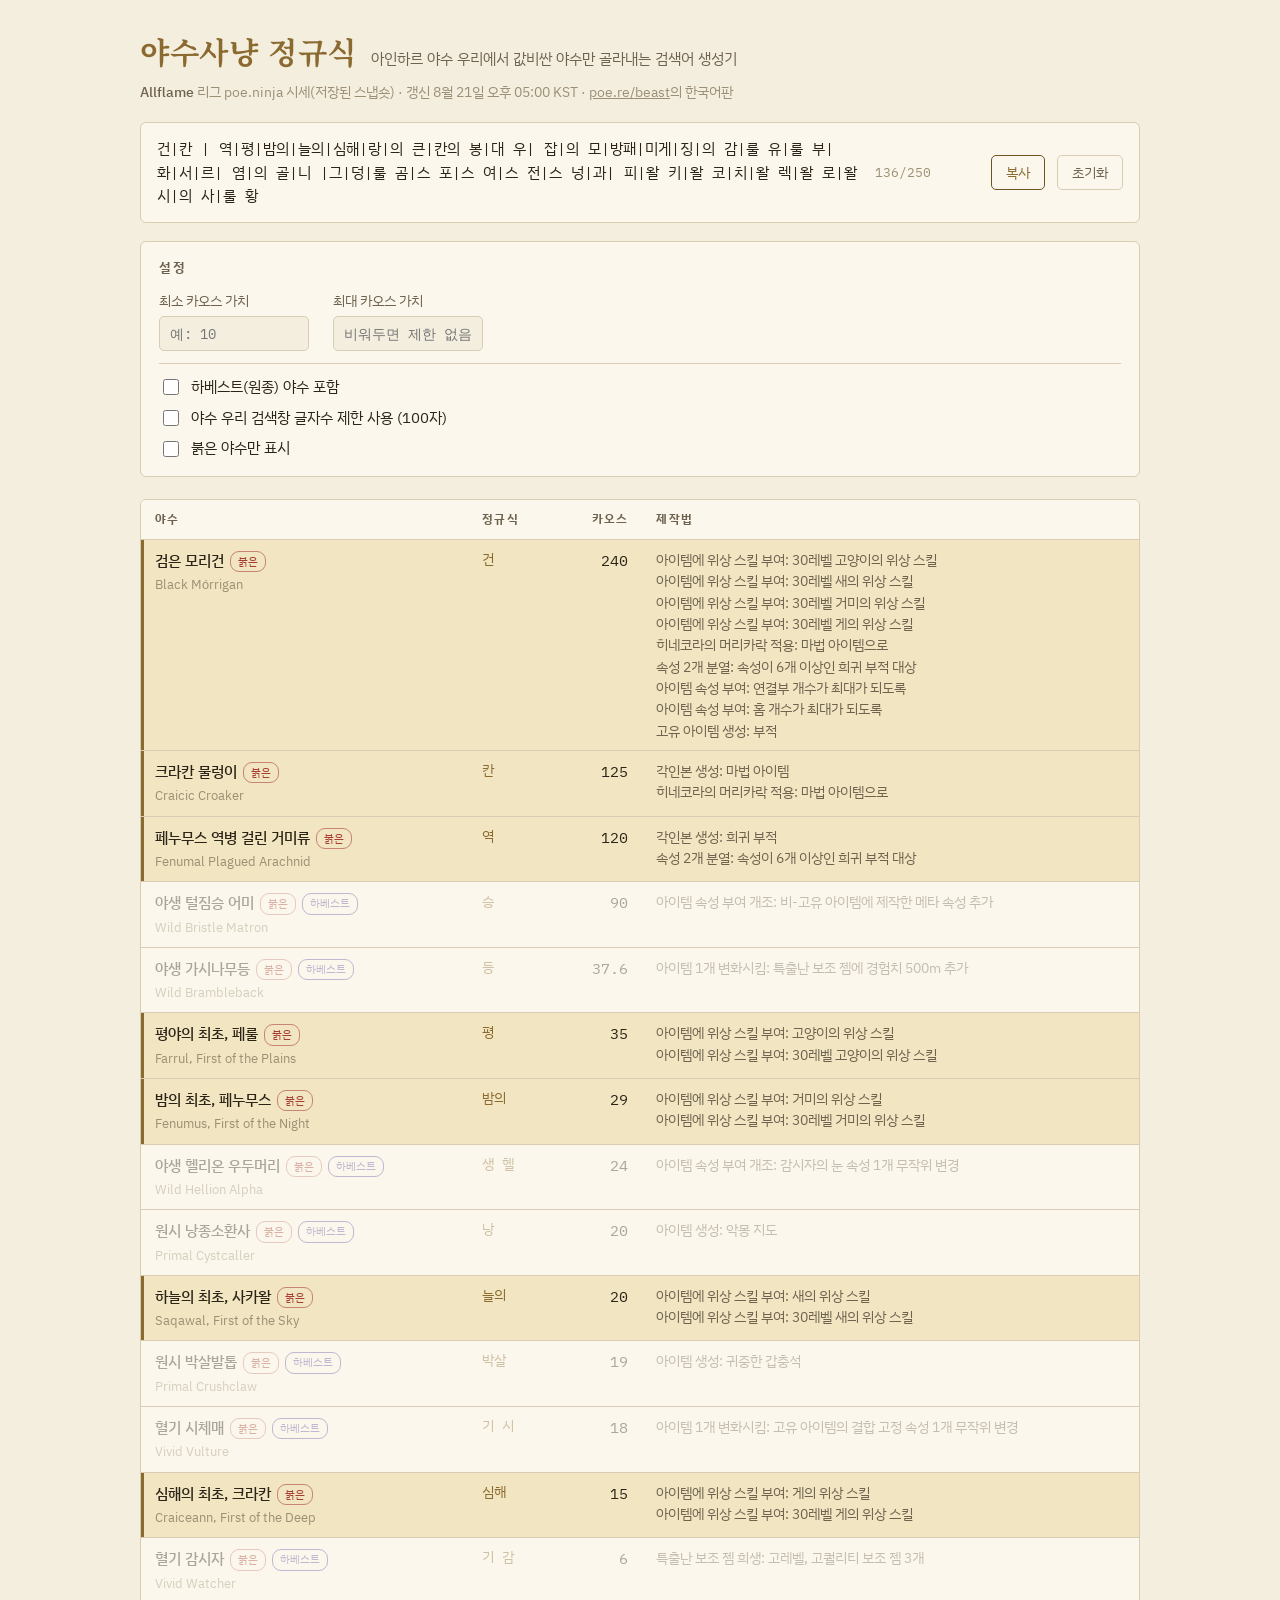
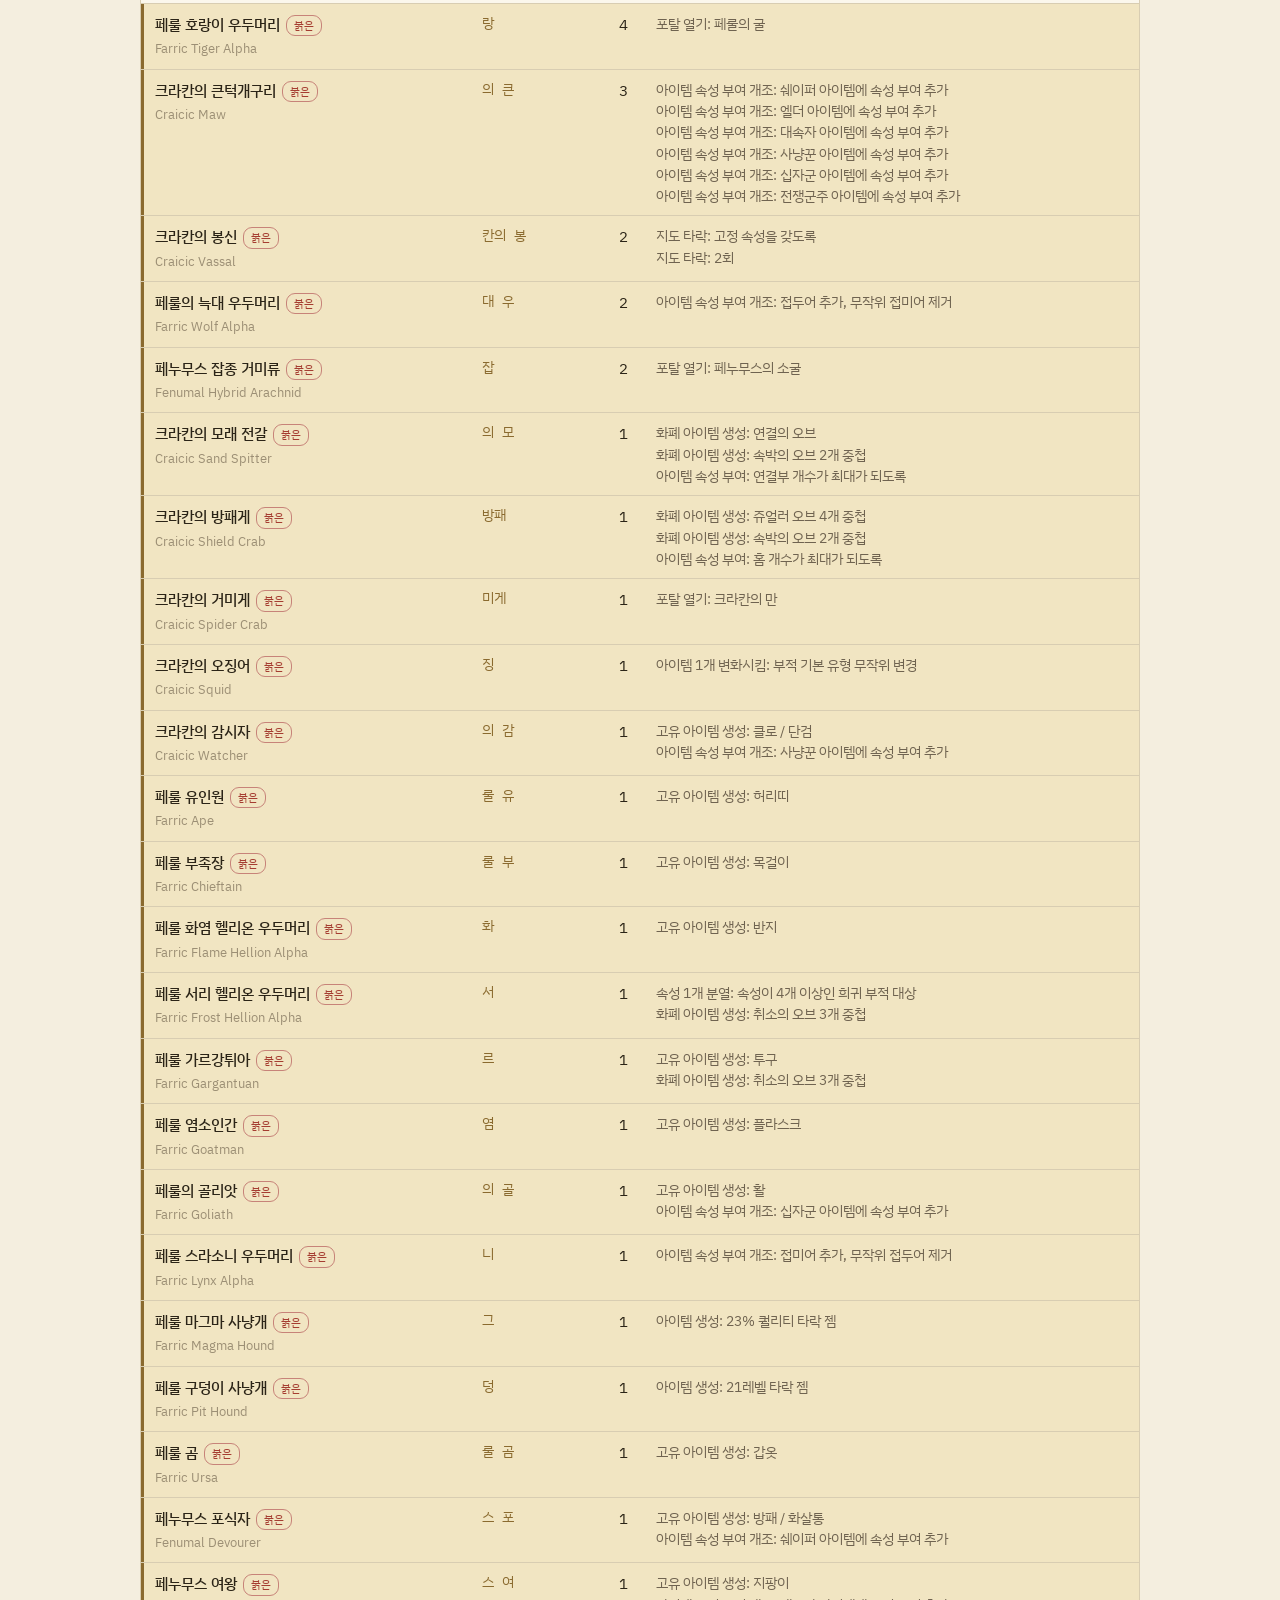
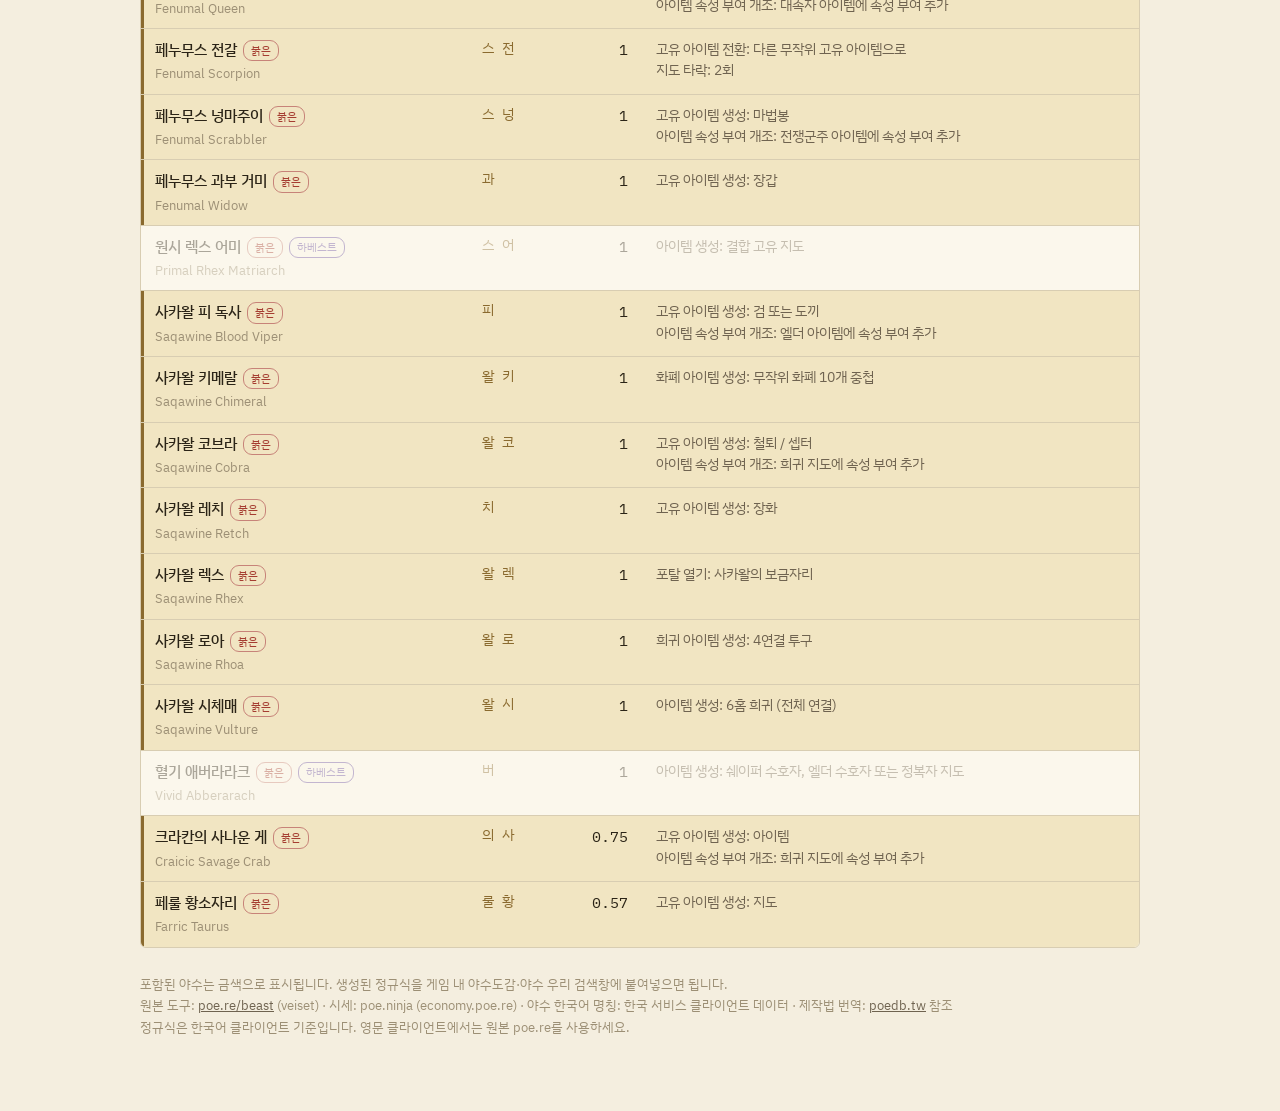
==== index.html @ 9d1f4277 "야수사냥 정규식: poe.re/beast 한국어판 (초기 커밋) Co-Authored-By: Claude Fable 5 <noreply@anthropic.com> Claude-Se" ====
<!doctype html>
<html lang="ko">
<head>
<meta charset="utf-8">
<meta name="viewport" content="width=device-width, initial-scale=1.0">
<title>야수사냥 정규식</title>
<link rel="preconnect" href="https://fonts.googleapis.com">
<link rel="preconnect" href="https://fonts.gstatic.com" crossorigin>
<link rel="stylesheet" href="https://fonts.googleapis.com/css2?family=Noto+Serif+KR:wght@600;700&family=IBM+Plex+Sans+KR:wght@400;500;700&family=IBM+Plex+Mono:wght@400;600&display=swap">
<style>
:root{
  --bg:#17140f; --surface:#211c15; --surface2:#2a241a; --line:#3a3226;
  --ink:#e8ddc4; --ink-dim:#a89a7c; --ink-faint:#6f6350;
  --gold:#d4b06a; --gold-deep:#a8873f;
  --crimson:#d4675a; --crimson-dim:#8a4038;
  --violet:#a98fd6; --green:#8fae6b;
  --hl:#2e2717; --hl-line:#57492a;
  --focus:#e0c079;
}
@media (prefers-color-scheme: light){
  :root:not([data-theme="dark"]){
    --bg:#f4eedf; --surface:#fbf7ec; --surface2:#efe7d3; --line:#d8cdb2;
    --ink:#2b2417; --ink-dim:#6f6350; --ink-faint:#9c8f75;
    --gold:#8a6a2f; --gold-deep:#6f541f;
    --crimson:#a53d31; --crimson-dim:#c78379;
    --violet:#6a4fa3; --green:#5c7a3a;
    --hl:#f1e5c2; --hl-line:#cdb271;
    --focus:#8a6a2f;
  }
}
:root[data-theme="light"]{
  --bg:#f4eedf; --surface:#fbf7ec; --surface2:#efe7d3; --line:#d8cdb2;
  --ink:#2b2417; --ink-dim:#6f6350; --ink-faint:#9c8f75;
  --gold:#8a6a2f; --gold-deep:#6f541f;
  --crimson:#a53d31; --crimson-dim:#c78379;
  --violet:#6a4fa3; --green:#5c7a3a;
  --hl:#f1e5c2; --hl-line:#cdb271;
  --focus:#8a6a2f;
}
*{box-sizing:border-box}
body{
  margin:0; background:var(--bg); color:var(--ink);
  font-family:"IBM Plex Sans KR","Apple SD Gothic Neo","Malgun Gothic",sans-serif;
  font-size:15px; line-height:1.55;
}
.wrap{max-width:1040px; margin:0 auto; padding:28px 20px 72px}
header.site{display:flex; align-items:baseline; gap:14px; flex-wrap:wrap; margin-bottom:6px}
h1{
  font-family:"Noto Serif KR",serif; font-weight:700; font-size:1.9rem; margin:0;
  color:var(--gold); letter-spacing:.02em; text-wrap:balance;
}
.sub{color:var(--ink-dim); font-size:.92rem}
.meta{color:var(--ink-faint); font-size:.85rem; margin:2px 0 20px}
.meta b{color:var(--ink-dim); font-weight:500}
.meta a{color:inherit}

.resultbox{
  background:var(--surface); border:1px solid var(--line); border-radius:6px;
  padding:14px 16px; display:flex; gap:12px; align-items:center; margin-bottom:18px;
}
.regex{
  flex:1; font-family:"IBM Plex Mono","IBM Plex Sans KR",monospace; font-size:.95rem;
  color:var(--ink); word-break:break-all; min-height:1.4em; user-select:all;
}
.regex:empty::before{content:"조건에 맞는 야수가 없습니다"; color:var(--ink-faint)}
.count{font-family:"IBM Plex Mono",monospace; font-size:.8rem; color:var(--ink-faint); white-space:nowrap; font-variant-numeric:tabular-nums}
.count.over{color:var(--crimson); font-weight:600}
button{
  font-family:inherit; font-size:.88rem; cursor:pointer; border-radius:5px;
  border:1px solid var(--gold-deep); background:transparent; color:var(--gold);
  padding:7px 14px; transition:background .15s,color .15s;
}
button:hover{background:var(--gold); color:var(--bg); border-color:var(--gold)}
button:focus-visible,input:focus-visible{outline:2px solid var(--focus); outline-offset:2px}
button.ghost{border-color:var(--line); color:var(--ink-dim)}
button.ghost:hover{background:var(--surface2); color:var(--ink); border-color:var(--ink-faint)}

.panel{
  background:var(--surface); border:1px solid var(--line); border-radius:6px;
  padding:16px 18px; margin-bottom:22px;
}
.panel h2{
  margin:0 0 12px; font-size:.8rem; font-weight:700; letter-spacing:.12em;
  color:var(--ink-dim); text-transform:uppercase;
}
.fields{display:flex; gap:24px; flex-wrap:wrap; margin-bottom:12px}
.field{display:flex; flex-direction:column; gap:5px}
.field label{font-size:.85rem; color:var(--ink-dim)}
.field input{
  width:150px; background:var(--bg); border:1px solid var(--line); border-radius:5px;
  color:var(--ink); padding:7px 10px; font-family:"IBM Plex Mono",monospace; font-size:.9rem;
}
.checks{display:flex; flex-direction:column; gap:8px; border-top:1px solid var(--line); padding-top:12px}
.checks label{display:flex; gap:9px; align-items:center; cursor:pointer; font-size:.92rem}
.checks input{accent-color:var(--gold); width:16px; height:16px}

.tablewrap{overflow-x:auto; border:1px solid var(--line); border-radius:6px; background:var(--surface)}
table{border-collapse:collapse; width:100%; min-width:760px}
th{
  text-align:left; font-size:.76rem; letter-spacing:.1em; color:var(--ink-dim);
  font-weight:700; padding:10px 14px; border-bottom:1px solid var(--line);
  position:sticky; top:0; background:var(--surface);
}
th.num{text-align:right}
td{padding:9px 14px; border-bottom:1px solid var(--line); vertical-align:top}
tr:last-child td{border-bottom:none}
td.name{white-space:nowrap}
.kr-name{font-weight:500}
.en-name{color:var(--ink-faint); font-size:.8rem}
td.rgx{font-family:"IBM Plex Mono","IBM Plex Sans KR",monospace; font-size:.85rem; color:var(--gold); white-space:nowrap}
td.chaos{text-align:right; font-family:"IBM Plex Mono",monospace; font-variant-numeric:tabular-nums; white-space:nowrap}
td.recipe{color:var(--ink-dim); font-size:.86rem; max-width:420px}
tr.inc{background:var(--hl); box-shadow:inset 3px 0 0 var(--gold)}
tr.dim{opacity:.38}
.tag{
  display:inline-block; font-size:.7rem; padding:1px 7px; border-radius:9px;
  border:1px solid; margin-left:6px; vertical-align:1px;
}
.tag.red{color:var(--crimson); border-color:var(--crimson-dim)}
.tag.harv{color:var(--violet); border-color:var(--violet)}
footer{margin-top:26px; color:var(--ink-faint); font-size:.8rem; line-height:1.7}
footer a{color:var(--ink-dim)}
.copied{color:var(--green); font-size:.85rem; opacity:0; transition:opacity .3s}
.copied.show{opacity:1}
@media (prefers-reduced-motion: reduce){ *{transition:none !important} }
</style>
</head>
<body>
<div class="wrap">
  <header class="site">
    <h1>야수사냥 정규식</h1>
    <span class="sub">아인하르 야수 우리에서 값비싼 야수만 골라내는 검색어 생성기</span>
  </header>
  <p class="meta" id="meta">시세 불러오는 중…</p>

  <div class="resultbox">
    <div class="regex" id="out"></div>
    <span class="count" id="count">0/250</span>
    <span class="copied" id="copied">복사됨</span>
    <button id="copy">복사</button>
    <button class="ghost" id="reset">초기화</button>
  </div>

  <div class="panel">
    <h2>설정</h2>
    <div class="fields">
      <div class="field">
        <label for="min">최소 카오스 가치</label>
        <input id="min" type="text" inputmode="numeric" placeholder="예: 10">
      </div>
      <div class="field">
        <label for="max">최대 카오스 가치</label>
        <input id="max" type="text" inputmode="numeric" placeholder="비워두면 제한 없음">
      </div>
    </div>
    <div class="checks">
      <label><input type="checkbox" id="harvest"> 하베스트(원종) 야수 포함</label>
      <label><input type="checkbox" id="menagerie"> 야수 우리 검색창 글자수 제한 사용 (100자)</label>
      <label><input type="checkbox" id="redonly"> 붉은 야수만 표시</label>
    </div>
  </div>

  <div class="tablewrap">
    <table>
      <thead>
        <tr><th>야수</th><th>정규식</th><th class="num">카오스</th><th>제작법</th></tr>
      </thead>
      <tbody id="rows"></tbody>
    </table>
  </div>

  <footer>
    포함된 야수는 금색으로 표시됩니다. 생성된 정규식을 게임 내 야수도감·야수 우리 검색창에 붙여넣으면 됩니다.<br>
    원본 도구: <a href="https://poe.re/beast">poe.re/beast</a> (veiset) · 시세: poe.ninja (economy.poe.re) · 야수 한국어 명칭: 한국 서비스 클라이언트 데이터 · 제작법 번역: <a href="https://poedb.tw/kr/">poedb.tw</a> 참조<br>
    정규식은 한국어 클라이언트 기준입니다. 영문 클라이언트에서는 원본 poe.re를 사용하세요.
  </footer>
</div>

<script>
const META = [{"en": "Black Mórrigan", "kr": "검은 모리건", "regex": "건", "recipeKr": "아이템에 위상 스킬 부여: 30레벨 고양이의 위상 스킬<br>아이템에 위상 스킬 부여: 30레벨 새의 위상 스킬<br>아이템에 위상 스킬 부여: 30레벨 거미의 위상 스킬<br>아이템에 위상 스킬 부여: 30레벨 게의 위상 스킬<br>히네코라의 머리카락 적용: 마법 아이템으로<br>속성 2개 분열: 속성이 6개 이상인 희귀 부적 대상<br>아이템 속성 부여: 연결부 개수가 최대가 되도록<br>아이템 속성 부여: 홈 개수가 최대가 되도록<br>고유 아이템 생성: 부적", "harvest": false, "red": true}, {"en": "Craiceann, First of the Deep", "kr": "심해의 최초, 크라칸", "regex": "심해", "recipeKr": "아이템에 위상 스킬 부여: 게의 위상 스킬<br>아이템에 위상 스킬 부여: 30레벨 게의 위상 스킬", "harvest": false, "red": true}, {"en": "Craicic Croaker", "kr": "크라칸 물렁이", "regex": "칸 ", "recipeKr": "각인본 생성: 마법 아이템<br>히네코라의 머리카락 적용: 마법 아이템으로", "harvest": false, "red": true}, {"en": "Craicic Maw", "kr": "크라칸의 큰턱개구리", "regex": "의 큰", "recipeKr": "아이템 속성 부여 개조: 쉐이퍼 아이템에 속성 부여 추가<br>아이템 속성 부여 개조: 엘더 아이템에 속성 부여 추가<br>아이템 속성 부여 개조: 대속자 아이템에 속성 부여 추가<br>아이템 속성 부여 개조: 사냥꾼 아이템에 속성 부여 추가<br>아이템 속성 부여 개조: 십자군 아이템에 속성 부여 추가<br>아이템 속성 부여 개조: 전쟁군주 아이템에 속성 부여 추가", "harvest": false, "red": true}, {"en": "Craicic Sand Spitter", "kr": "크라칸의 모래 전갈", "regex": "의 모", "recipeKr": "화폐 아이템 생성: 연결의 오브<br>화폐 아이템 생성: 속박의 오브 2개 중첩<br>아이템 속성 부여: 연결부 개수가 최대가 되도록", "harvest": false, "red": true}, {"en": "Craicic Savage Crab", "kr": "크라칸의 사나운 게", "regex": "의 사", "recipeKr": "고유 아이템 생성: 아이템<br>아이템 속성 부여 개조: 희귀 지도에 속성 부여 추가", "harvest": false, "red": true}, {"en": "Craicic Shield Crab", "kr": "크라칸의 방패게", "regex": "방패", "recipeKr": "화폐 아이템 생성: 쥬얼러 오브 4개 중첩<br>화폐 아이템 생성: 속박의 오브 2개 중첩<br>아이템 속성 부여: 홈 개수가 최대가 되도록", "harvest": false, "red": true}, {"en": "Craicic Spider Crab", "kr": "크라칸의 거미게", "regex": "미게", "recipeKr": "포탈 열기: 크라칸의 만", "harvest": false, "red": true}, {"en": "Craicic Squid", "kr": "크라칸의 오징어", "regex": "징", "recipeKr": "아이템 1개 변화시킴: 부적 기본 유형 무작위 변경", "harvest": false, "red": true}, {"en": "Craicic Vassal", "kr": "크라칸의 봉신", "regex": "칸의 봉", "recipeKr": "지도 타락: 고정 속성을 갖도록<br>지도 타락: 2회", "harvest": false, "red": true}, {"en": "Craicic Watcher", "kr": "크라칸의 감시자", "regex": "의 감", "recipeKr": "고유 아이템 생성: 클로 / 단검<br>아이템 속성 부여 개조: 사냥꾼 아이템에 속성 부여 추가", "harvest": false, "red": true}, {"en": "Farric Ape", "kr": "페룰 유인원", "regex": "룰 유", "recipeKr": "고유 아이템 생성: 허리띠", "harvest": false, "red": true}, {"en": "Farric Chieftain", "kr": "페룰 부족장", "regex": "룰 부", "recipeKr": "고유 아이템 생성: 목걸이", "harvest": false, "red": true}, {"en": "Farric Flame Hellion Alpha", "kr": "페룰 화염 헬리온 우두머리", "regex": " 화", "recipeKr": "고유 아이템 생성: 반지", "harvest": false, "red": true}, {"en": "Farric Frost Hellion Alpha", "kr": "페룰 서리 헬리온 우두머리", "regex": "서", "recipeKr": "속성 1개 분열: 속성이 4개 이상인 희귀 부적 대상<br>화폐 아이템 생성: 취소의 오브 3개 중첩", "harvest": false, "red": true}, {"en": "Farric Gargantuan", "kr": "페룰 가르강튀아", "regex": "르", "recipeKr": "고유 아이템 생성: 투구<br>화폐 아이템 생성: 취소의 오브 3개 중첩", "harvest": false, "red": true}, {"en": "Farric Goatman", "kr": "페룰 염소인간", "regex": " 염", "recipeKr": "고유 아이템 생성: 플라스크", "harvest": false, "red": true}, {"en": "Farric Goliath", "kr": "페룰의 골리앗", "regex": "의 골", "recipeKr": "고유 아이템 생성: 활<br>아이템 속성 부여 개조: 십자군 아이템에 속성 부여 추가", "harvest": false, "red": true}, {"en": "Farric Lynx Alpha", "kr": "페룰 스라소니 우두머리", "regex": "니 ", "recipeKr": "아이템 속성 부여 개조: 접미어 추가, 무작위 접두어 제거", "harvest": false, "red": true}, {"en": "Farric Magma Hound", "kr": "페룰 마그마 사냥개", "regex": "그", "recipeKr": "아이템 생성: 23% 퀄리티 타락 젬", "harvest": false, "red": true}, {"en": "Farric Pit Hound", "kr": "페룰 구덩이 사냥개", "regex": "덩", "recipeKr": "아이템 생성: 21레벨 타락 젬", "harvest": false, "red": true}, {"en": "Farric Taurus", "kr": "페룰 황소자리", "regex": "룰 황", "recipeKr": "고유 아이템 생성: 지도", "harvest": false, "red": true}, {"en": "Farric Tiger Alpha", "kr": "페룰 호랑이 우두머리", "regex": "랑", "recipeKr": "포탈 열기: 페룰의 굴", "harvest": false, "red": true}, {"en": "Farric Ursa", "kr": "페룰 곰", "regex": "룰 곰", "recipeKr": "고유 아이템 생성: 갑옷", "harvest": false, "red": true}, {"en": "Farric Wolf Alpha", "kr": "페룰의 늑대 우두머리", "regex": "대 우", "recipeKr": "아이템 속성 부여 개조: 접두어 추가, 무작위 접미어 제거", "harvest": false, "red": true}, {"en": "Farrul, First of the Plains", "kr": "평야의 최초, 페룰", "regex": "평", "recipeKr": "아이템에 위상 스킬 부여: 고양이의 위상 스킬<br>아이템에 위상 스킬 부여: 30레벨 고양이의 위상 스킬", "harvest": false, "red": true}, {"en": "Fenumal Devourer", "kr": "페누무스 포식자", "regex": "스 포", "recipeKr": "고유 아이템 생성: 방패 / 화살통<br>아이템 속성 부여 개조: 쉐이퍼 아이템에 속성 부여 추가", "harvest": false, "red": true}, {"en": "Fenumal Hybrid Arachnid", "kr": "페누무스 잡종 거미류", "regex": " 잡", "recipeKr": "포탈 열기: 페누무스의 소굴", "harvest": false, "red": true}, {"en": "Fenumal Plagued Arachnid", "kr": "페누무스 역병 걸린 거미류", "regex": " 역", "recipeKr": "각인본 생성: 희귀 부적<br>속성 2개 분열: 속성이 6개 이상인 희귀 부적 대상", "harvest": false, "red": true}, {"en": "Fenumal Queen", "kr": "페누무스 여왕", "regex": "스 여", "recipeKr": "고유 아이템 생성: 지팡이<br>아이템 속성 부여 개조: 대속자 아이템에 속성 부여 추가", "harvest": false, "red": true}, {"en": "Fenumal Scorpion", "kr": "페누무스 전갈", "regex": "스 전", "recipeKr": "고유 아이템 전환: 다른 무작위 고유 아이템으로<br>지도 타락: 2회", "harvest": false, "red": true}, {"en": "Fenumal Scrabbler", "kr": "페누무스 넝마주이", "regex": "스 넝", "recipeKr": "고유 아이템 생성: 마법봉<br>아이템 속성 부여 개조: 전쟁군주 아이템에 속성 부여 추가", "harvest": false, "red": true}, {"en": "Fenumal Widow", "kr": "페누무스 과부 거미", "regex": "과", "recipeKr": "고유 아이템 생성: 장갑", "harvest": false, "red": true}, {"en": "Fenumus, First of the Night", "kr": "밤의 최초, 페누무스", "regex": "밤의", "recipeKr": "아이템에 위상 스킬 부여: 거미의 위상 스킬<br>아이템에 위상 스킬 부여: 30레벨 거미의 위상 스킬", "harvest": false, "red": true}, {"en": "Primal Crushclaw", "kr": "원시 박살발톱", "regex": "박살", "recipeKr": "아이템 생성: 귀중한 갑충석", "harvest": true, "red": true}, {"en": "Primal Cystcaller", "kr": "원시 낭종소환사", "regex": "낭", "recipeKr": "아이템 생성: 악몽 지도", "harvest": true, "red": true}, {"en": "Primal Rhex Matriarch", "kr": "원시 렉스 어미", "regex": "스 어", "recipeKr": "아이템 생성: 결합 고유 지도", "harvest": true, "red": true}, {"en": "Saqawal, First of the Sky", "kr": "하늘의 최초, 사카왈", "regex": "늘의", "recipeKr": "아이템에 위상 스킬 부여: 새의 위상 스킬<br>아이템에 위상 스킬 부여: 30레벨 새의 위상 스킬", "harvest": false, "red": true}, {"en": "Saqawine Blood Viper", "kr": "사카왈 피 독사", "regex": " 피", "recipeKr": "고유 아이템 생성: 검 또는 도끼<br>아이템 속성 부여 개조: 엘더 아이템에 속성 부여 추가", "harvest": false, "red": true}, {"en": "Saqawine Chimeral", "kr": "사카왈 키메랄", "regex": "왈 키", "recipeKr": "화폐 아이템 생성: 무작위 화폐 10개 중첩", "harvest": false, "red": true}, {"en": "Saqawine Cobra", "kr": "사카왈 코브라", "regex": "왈 코", "recipeKr": "고유 아이템 생성: 철퇴 / 셉터<br>아이템 속성 부여 개조: 희귀 지도에 속성 부여 추가", "harvest": false, "red": true}, {"en": "Saqawine Retch", "kr": "사카왈 레치", "regex": "치", "recipeKr": "고유 아이템 생성: 장화", "harvest": false, "red": true}, {"en": "Saqawine Rhex", "kr": "사카왈 렉스", "regex": "왈 렉", "recipeKr": "포탈 열기: 사카왈의 보금자리", "harvest": false, "red": true}, {"en": "Saqawine Rhoa", "kr": "사카왈 로아", "regex": "왈 로", "recipeKr": "희귀 아이템 생성: 4연결 투구", "harvest": false, "red": true}, {"en": "Saqawine Vulture", "kr": "사카왈 시체매", "regex": "왈 시", "recipeKr": "아이템 생성: 6홈 희귀 (전체 연결)", "harvest": false, "red": true}, {"en": "Vivid Abberarach", "kr": "혈기 애버라라크", "regex": "버", "recipeKr": "아이템 생성: 쉐이퍼 수호자, 엘더 수호자 또는 정복자 지도", "harvest": true, "red": true}, {"en": "Vivid Vulture", "kr": "혈기 시체매", "regex": "기 시", "recipeKr": "아이템 1개 변화시킴: 고유 아이템의 결합 고정 속성 1개 무작위 변경", "harvest": true, "red": true}, {"en": "Vivid Watcher", "kr": "혈기 감시자", "regex": "기 감", "recipeKr": "특출난 보조 젬 희생: 고레벨, 고퀄리티 보조 젬 3개", "harvest": true, "red": true}, {"en": "Wild Brambleback", "kr": "야생 가시나무등", "regex": "등", "recipeKr": "아이템 1개 변화시킴: 특출난 보조 젬에 경험치 500m 추가", "harvest": true, "red": true}, {"en": "Wild Bristle Matron", "kr": "야생 털짐승 어미", "regex": "승", "recipeKr": "아이템 속성 부여 개조: 비-고유 아이템에 제작한 메타 속성 추가", "harvest": true, "red": true}, {"en": "Wild Hellion Alpha", "kr": "야생 헬리온 우두머리", "regex": "생 헬", "recipeKr": "아이템 속성 부여 개조: 감시자의 눈 속성 1개 무작위 변경", "harvest": true, "red": true}];
const ECONOMY = "https://economy.poe.re";
const LS_KEY = "beast-kr-settings";
const $ = (id) => document.getElementById(id);
const els = {min:$("min"), max:$("max"), harvest:$("harvest"), menagerie:$("menagerie"), redonly:$("redonly")};
const defaults = {min:"", max:"", harvest:false, menagerie:false, redonly:false};

let sorted = []; // META + prices, filtered and sorted by chaos desc

function loadSettings(){
  try{ return {...defaults, ...JSON.parse(localStorage.getItem(LS_KEY) || "{}")}; }
  catch(e){ return {...defaults}; }
}
function saveSettings(s){ try{ localStorage.setItem(LS_KEY, JSON.stringify(s)); }catch(e){} }
function applySettings(s){
  els.min.value = s.min; els.max.value = s.max;
  els.harvest.checked = s.harvest; els.menagerie.checked = s.menagerie; els.redonly.checked = s.redonly;
}
function readSettings(){
  return {min:els.min.value.trim(), max:els.max.value.trim(),
          harvest:els.harvest.checked, menagerie:els.menagerie.checked, redonly:els.redonly.checked};
}

function generateRegex(s){
  const limit = s.menagerie ? 100 : 250;
  const minV = s.min === "" ? 0 : Number(s.min);
  const maxV = s.max === "" ? Infinity : Number(s.max);
  let acc = "", done = false;
  for(const b of sorted){
    if(done) continue;
    if(s.redonly && !b.red) continue;
    if(!s.harvest && b.harvest) continue;
    if(acc.length + b.regex.length + 1 > limit){ done = true; continue; }
    if(b.chaos > maxV || b.chaos < minV) continue;
    acc += "|" + b.regex;
  }
  return acc.substring(1);
}

function fmtChaos(v){ return v >= 100 ? Math.round(v).toLocaleString() : v.toLocaleString(); }

function render(){
  const s = readSettings();
  saveSettings(s);
  const result = generateRegex(s);
  const limit = s.menagerie ? 100 : 250;
  $("out").textContent = result;
  const c = $("count");
  c.textContent = result.length + "/" + limit;
  c.classList.toggle("over", result.length > limit);

  const parts = result === "" ? [] : result.split("|");
  const rows = [];
  for(const b of sorted){
    if(s.redonly && !b.red) continue;
    const included = parts.includes(b.regex);
    const hiddenHarvest = !s.harvest && b.harvest;
    const cls = included && !hiddenHarvest ? "inc" : (hiddenHarvest ? "dim" : "");
    const tags = (b.red ? '<span class="tag red">붉은</span>' : '') +
                 (b.harvest ? '<span class="tag harv">하베스트</span>' : '');
    rows.push(`<tr class="${cls}">
      <td class="name"><span class="kr-name">${b.kr}</span>${tags}<br><span class="en-name">${b.en}</span></td>
      <td class="rgx">${b.regex}</td>
      <td class="chaos">${fmtChaos(b.chaos)}</td>
      <td class="recipe">${b.recipeKr}</td>
    </tr>`);
  }
  $("rows").innerHTML = rows.join("");
}

function fmtKst(iso){
  const d = new Date(iso);
  if(isNaN(d)) return iso;
  return d.toLocaleString("ko-KR", {timeZone:"Asia/Seoul", month:"long", day:"numeric", hour:"2-digit", minute:"2-digit"}) + " KST";
}

async function fetchJson(url){
  const r = await fetch(url, {cache:"no-cache"});
  if(!r.ok) throw new Error(url + " -> " + r.status);
  return r.json();
}

async function loadPrices(){
  let league = "Standard";
  try{ league = (await fetchJson("data/league.json")).league; }catch(e){}
  let eco = null, updated = "", source = "";
  try{
    eco = await fetchJson(`${ECONOMY}/beast/eco_${encodeURIComponent(league)}_Beast.json`);
    try{ updated = (await fetch(`${ECONOMY}/generated.txt`, {cache:"no-cache"})).ok
           ? await (await fetch(`${ECONOMY}/generated.txt`)).text() : ""; }catch(e){}
    source = "실시간";
  }catch(e){
    try{
      eco = await fetchJson("data/prices.json");
      try{ updated = await (await fetch("data/updated.txt")).text(); }catch(e2){}
      source = "저장된 스냅숏";
    }catch(e2){}
  }
  if(!eco){
    $("meta").textContent = "시세를 불러오지 못했습니다. 새로고침 해보세요.";
    return;
  }
  const prices = new Map(eco.lines.map(l => [l.name, l]));
  sorted = META.map(m => {
    const p = prices.get(m.en);
    return {...m, chaos: p ? p.chaosValue : 0, listings: p ? p.listingCount : 0};
  }).filter(b => b.chaos > 0 && b.listings > 5)
    .sort((a,b) => b.chaos - a.chaos);
  $("meta").innerHTML = `<b>${league}</b> 리그 poe.ninja 시세(${source}) · 갱신 ${fmtKst(updated.trim())} · <a href="https://poe.re/beast">poe.re/beast</a>의 한국어판`;
  render();
}

applySettings(loadSettings());
for(const el of Object.values(els)){
  el.addEventListener("input", render);
  el.addEventListener("change", render);
}
$("copy").addEventListener("click", () => {
  navigator.clipboard.writeText($("out").textContent).then(() => {
    $("copied").classList.add("show");
    setTimeout(() => $("copied").classList.remove("show"), 1400);
  });
});
$("reset").addEventListener("click", () => { applySettings(defaults); render(); });
loadPrices();
</script>
</body>
</html>
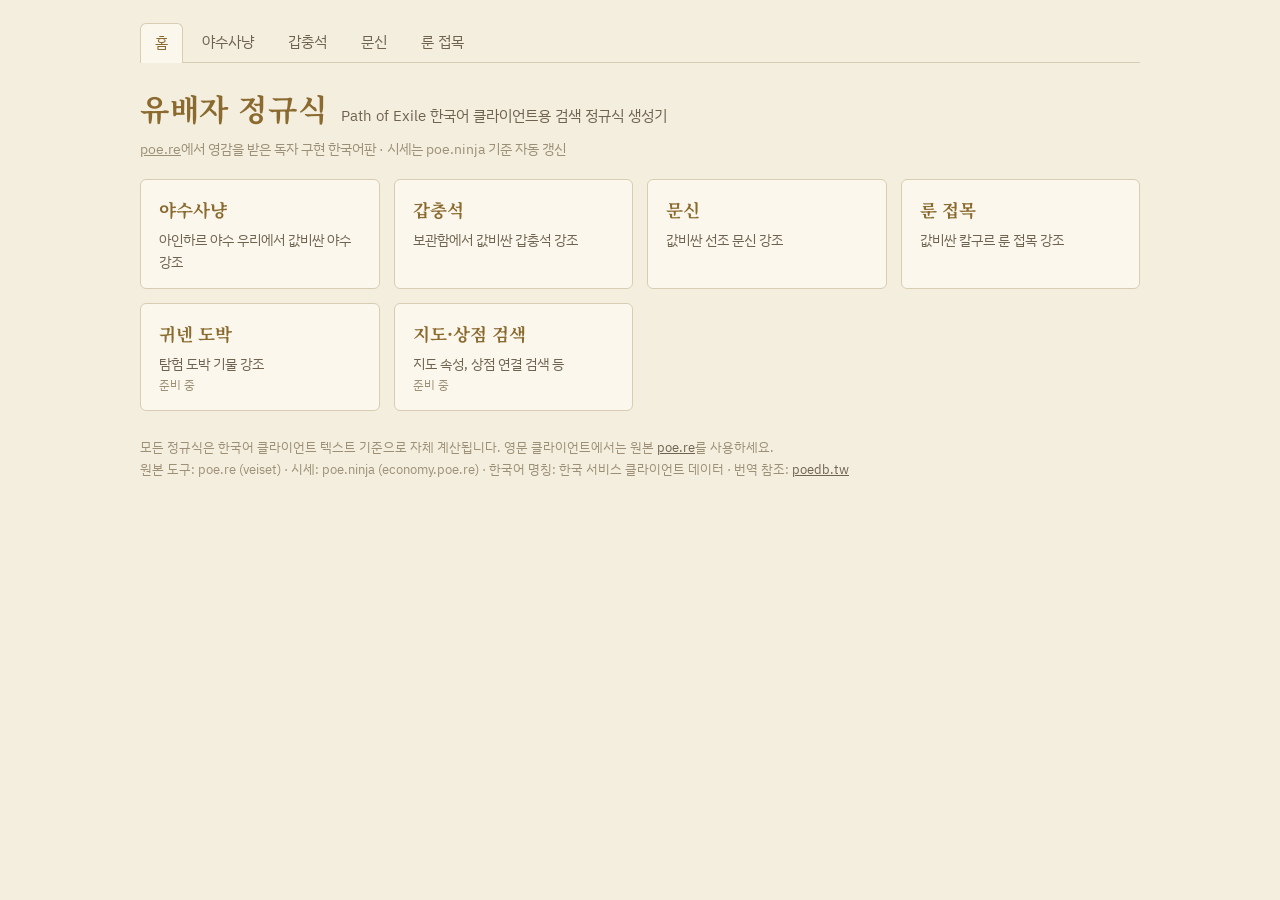
==== commit 0e72d38e: "갑충석·문신·룬 접목 탭 추가, 허브·공용 스타일 도입 - index.html을 허브로 재편, 야수사냥은 beast.html로 이동 - scarab(115)·tattoo(53)·r" ====
--- a/index.html
+++ b/index.html
@@ -3,305 +3,38 @@
 <head>
 <meta charset="utf-8">
 <meta name="viewport" content="width=device-width, initial-scale=1.0">
-<title>야수사냥 정규식</title>
+<title>유배자 정규식</title>
 <link rel="preconnect" href="https://fonts.googleapis.com">
 <link rel="preconnect" href="https://fonts.gstatic.com" crossorigin>
 <link rel="stylesheet" href="https://fonts.googleapis.com/css2?family=Noto+Serif+KR:wght@600;700&family=IBM+Plex+Sans+KR:wght@400;500;700&family=IBM+Plex+Mono:wght@400;600&display=swap">
-<style>
-:root{
-  --bg:#17140f; --surface:#211c15; --surface2:#2a241a; --line:#3a3226;
-  --ink:#e8ddc4; --ink-dim:#a89a7c; --ink-faint:#6f6350;
-  --gold:#d4b06a; --gold-deep:#a8873f;
-  --crimson:#d4675a; --crimson-dim:#8a4038;
-  --violet:#a98fd6; --green:#8fae6b;
-  --hl:#2e2717; --hl-line:#57492a;
-  --focus:#e0c079;
-}
-@media (prefers-color-scheme: light){
-  :root:not([data-theme="dark"]){
-    --bg:#f4eedf; --surface:#fbf7ec; --surface2:#efe7d3; --line:#d8cdb2;
-    --ink:#2b2417; --ink-dim:#6f6350; --ink-faint:#9c8f75;
-    --gold:#8a6a2f; --gold-deep:#6f541f;
-    --crimson:#a53d31; --crimson-dim:#c78379;
-    --violet:#6a4fa3; --green:#5c7a3a;
-    --hl:#f1e5c2; --hl-line:#cdb271;
-    --focus:#8a6a2f;
-  }
-}
-:root[data-theme="light"]{
-  --bg:#f4eedf; --surface:#fbf7ec; --surface2:#efe7d3; --line:#d8cdb2;
-  --ink:#2b2417; --ink-dim:#6f6350; --ink-faint:#9c8f75;
-  --gold:#8a6a2f; --gold-deep:#6f541f;
-  --crimson:#a53d31; --crimson-dim:#c78379;
-  --violet:#6a4fa3; --green:#5c7a3a;
-  --hl:#f1e5c2; --hl-line:#cdb271;
-  --focus:#8a6a2f;
-}
-*{box-sizing:border-box}
-body{
-  margin:0; background:var(--bg); color:var(--ink);
-  font-family:"IBM Plex Sans KR","Apple SD Gothic Neo","Malgun Gothic",sans-serif;
-  font-size:15px; line-height:1.55;
-}
-.wrap{max-width:1040px; margin:0 auto; padding:28px 20px 72px}
-header.site{display:flex; align-items:baseline; gap:14px; flex-wrap:wrap; margin-bottom:6px}
-h1{
-  font-family:"Noto Serif KR",serif; font-weight:700; font-size:1.9rem; margin:0;
-  color:var(--gold); letter-spacing:.02em; text-wrap:balance;
-}
-.sub{color:var(--ink-dim); font-size:.92rem}
-.meta{color:var(--ink-faint); font-size:.85rem; margin:2px 0 20px}
-.meta b{color:var(--ink-dim); font-weight:500}
-.meta a{color:inherit}
-
-.resultbox{
-  background:var(--surface); border:1px solid var(--line); border-radius:6px;
-  padding:14px 16px; display:flex; gap:12px; align-items:center; margin-bottom:18px;
-}
-.regex{
-  flex:1; font-family:"IBM Plex Mono","IBM Plex Sans KR",monospace; font-size:.95rem;
-  color:var(--ink); word-break:break-all; min-height:1.4em; user-select:all;
-}
-.regex:empty::before{content:"조건에 맞는 야수가 없습니다"; color:var(--ink-faint)}
-.count{font-family:"IBM Plex Mono",monospace; font-size:.8rem; color:var(--ink-faint); white-space:nowrap; font-variant-numeric:tabular-nums}
-.count.over{color:var(--crimson); font-weight:600}
-button{
-  font-family:inherit; font-size:.88rem; cursor:pointer; border-radius:5px;
-  border:1px solid var(--gold-deep); background:transparent; color:var(--gold);
-  padding:7px 14px; transition:background .15s,color .15s;
-}
-button:hover{background:var(--gold); color:var(--bg); border-color:var(--gold)}
-button:focus-visible,input:focus-visible{outline:2px solid var(--focus); outline-offset:2px}
-button.ghost{border-color:var(--line); color:var(--ink-dim)}
-button.ghost:hover{background:var(--surface2); color:var(--ink); border-color:var(--ink-faint)}
-
-.panel{
-  background:var(--surface); border:1px solid var(--line); border-radius:6px;
-  padding:16px 18px; margin-bottom:22px;
-}
-.panel h2{
-  margin:0 0 12px; font-size:.8rem; font-weight:700; letter-spacing:.12em;
-  color:var(--ink-dim); text-transform:uppercase;
-}
-.fields{display:flex; gap:24px; flex-wrap:wrap; margin-bottom:12px}
-.field{display:flex; flex-direction:column; gap:5px}
-.field label{font-size:.85rem; color:var(--ink-dim)}
-.field input{
-  width:150px; background:var(--bg); border:1px solid var(--line); border-radius:5px;
-  color:var(--ink); padding:7px 10px; font-family:"IBM Plex Mono",monospace; font-size:.9rem;
-}
-.checks{display:flex; flex-direction:column; gap:8px; border-top:1px solid var(--line); padding-top:12px}
-.checks label{display:flex; gap:9px; align-items:center; cursor:pointer; font-size:.92rem}
-.checks input{accent-color:var(--gold); width:16px; height:16px}
-
-.tablewrap{overflow-x:auto; border:1px solid var(--line); border-radius:6px; background:var(--surface)}
-table{border-collapse:collapse; width:100%; min-width:760px}
-th{
-  text-align:left; font-size:.76rem; letter-spacing:.1em; color:var(--ink-dim);
-  font-weight:700; padding:10px 14px; border-bottom:1px solid var(--line);
-  position:sticky; top:0; background:var(--surface);
-}
-th.num{text-align:right}
-td{padding:9px 14px; border-bottom:1px solid var(--line); vertical-align:top}
-tr:last-child td{border-bottom:none}
-td.name{white-space:nowrap}
-.kr-name{font-weight:500}
-.en-name{color:var(--ink-faint); font-size:.8rem}
-td.rgx{font-family:"IBM Plex Mono","IBM Plex Sans KR",monospace; font-size:.85rem; color:var(--gold); white-space:nowrap}
-td.chaos{text-align:right; font-family:"IBM Plex Mono",monospace; font-variant-numeric:tabular-nums; white-space:nowrap}
-td.recipe{color:var(--ink-dim); font-size:.86rem; max-width:420px}
-tr.inc{background:var(--hl); box-shadow:inset 3px 0 0 var(--gold)}
-tr.dim{opacity:.38}
-.tag{
-  display:inline-block; font-size:.7rem; padding:1px 7px; border-radius:9px;
-  border:1px solid; margin-left:6px; vertical-align:1px;
-}
-.tag.red{color:var(--crimson); border-color:var(--crimson-dim)}
-.tag.harv{color:var(--violet); border-color:var(--violet)}
-footer{margin-top:26px; color:var(--ink-faint); font-size:.8rem; line-height:1.7}
-footer a{color:var(--ink-dim)}
-.copied{color:var(--green); font-size:.85rem; opacity:0; transition:opacity .3s}
-.copied.show{opacity:1}
-@media (prefers-reduced-motion: reduce){ *{transition:none !important} }
-</style>
+<link rel="stylesheet" href="assets/style.css">
 </head>
 <body>
 <div class="wrap">
+<nav class="tabs">
+  <a href="index.html" class="on">홈</a>
+  <a href="beast.html">야수사냥</a>
+  <a href="scarab.html">갑충석</a>
+  <a href="tattoo.html">문신</a>
+  <a href="runegraft.html">룬 접목</a>
+</nav>
   <header class="site">
-    <h1>야수사냥 정규식</h1>
-    <span class="sub">아인하르 야수 우리에서 값비싼 야수만 골라내는 검색어 생성기</span>
+    <h1>유배자 정규식</h1>
+    <span class="sub">Path of Exile 한국어 클라이언트용 검색 정규식 생성기</span>
   </header>
-  <p class="meta" id="meta">시세 불러오는 중…</p>
-
-  <div class="resultbox">
-    <div class="regex" id="out"></div>
-    <span class="count" id="count">0/250</span>
-    <span class="copied" id="copied">복사됨</span>
-    <button id="copy">복사</button>
-    <button class="ghost" id="reset">초기화</button>
+  <p class="meta"><a href="https://poe.re">poe.re</a>에서 영감을 받은 독자 구현 한국어판 · 시세는 poe.ninja 기준 자동 갱신</p>
+  <div class="cards">
+    <a class="card" href="beast.html"><h3>야수사냥</h3><p>아인하르 야수 우리에서 값비싼 야수 강조</p></a>
+    <a class="card" href="scarab.html"><h3>갑충석</h3><p>보관함에서 값비싼 갑충석 강조</p></a>
+    <a class="card" href="tattoo.html"><h3>문신</h3><p>값비싼 선조 문신 강조</p></a>
+    <a class="card" href="runegraft.html"><h3>룬 접목</h3><p>값비싼 칼구르 룬 접목 강조</p></a>
+    <div class="card"><h3>귀넨 도박</h3><p>탐험 도박 기물 강조</p><p class="soon">준비 중</p></div>
+    <div class="card"><h3>지도·상점 검색</h3><p>지도 속성, 상점 연결 검색 등</p><p class="soon">준비 중</p></div>
   </div>
-
-  <div class="panel">
-    <h2>설정</h2>
-    <div class="fields">
-      <div class="field">
-        <label for="min">최소 카오스 가치</label>
-        <input id="min" type="text" inputmode="numeric" placeholder="예: 10">
-      </div>
-      <div class="field">
-        <label for="max">최대 카오스 가치</label>
-        <input id="max" type="text" inputmode="numeric" placeholder="비워두면 제한 없음">
-      </div>
-    </div>
-    <div class="checks">
-      <label><input type="checkbox" id="harvest"> 하베스트(원종) 야수 포함</label>
-      <label><input type="checkbox" id="menagerie"> 야수 우리 검색창 글자수 제한 사용 (100자)</label>
-      <label><input type="checkbox" id="redonly"> 붉은 야수만 표시</label>
-    </div>
-  </div>
-
-  <div class="tablewrap">
-    <table>
-      <thead>
-        <tr><th>야수</th><th>정규식</th><th class="num">카오스</th><th>제작법</th></tr>
-      </thead>
-      <tbody id="rows"></tbody>
-    </table>
-  </div>
-
   <footer>
-    포함된 야수는 금색으로 표시됩니다. 생성된 정규식을 게임 내 야수도감·야수 우리 검색창에 붙여넣으면 됩니다.<br>
-    원본 도구: <a href="https://poe.re/beast">poe.re/beast</a> (veiset) · 시세: poe.ninja (economy.poe.re) · 야수 한국어 명칭: 한국 서비스 클라이언트 데이터 · 제작법 번역: <a href="https://poedb.tw/kr/">poedb.tw</a> 참조<br>
-    정규식은 한국어 클라이언트 기준입니다. 영문 클라이언트에서는 원본 poe.re를 사용하세요.
+    모든 정규식은 한국어 클라이언트 텍스트 기준으로 자체 계산됩니다. 영문 클라이언트에서는 원본 <a href="https://poe.re">poe.re</a>를 사용하세요.<br>
+    원본 도구: poe.re (veiset) · 시세: poe.ninja (economy.poe.re) · 한국어 명칭: 한국 서비스 클라이언트 데이터 · 번역 참조: <a href="https://poedb.tw/kr/">poedb.tw</a>
   </footer>
 </div>
-
-<script>
-const META = [{"en": "Black Mórrigan", "kr": "검은 모리건", "regex": "건", "recipeKr": "아이템에 위상 스킬 부여: 30레벨 고양이의 위상 스킬<br>아이템에 위상 스킬 부여: 30레벨 새의 위상 스킬<br>아이템에 위상 스킬 부여: 30레벨 거미의 위상 스킬<br>아이템에 위상 스킬 부여: 30레벨 게의 위상 스킬<br>히네코라의 머리카락 적용: 마법 아이템으로<br>속성 2개 분열: 속성이 6개 이상인 희귀 부적 대상<br>아이템 속성 부여: 연결부 개수가 최대가 되도록<br>아이템 속성 부여: 홈 개수가 최대가 되도록<br>고유 아이템 생성: 부적", "harvest": false, "red": true}, {"en": "Craiceann, First of the Deep", "kr": "심해의 최초, 크라칸", "regex": "심해", "recipeKr": "아이템에 위상 스킬 부여: 게의 위상 스킬<br>아이템에 위상 스킬 부여: 30레벨 게의 위상 스킬", "harvest": false, "red": true}, {"en": "Craicic Croaker", "kr": "크라칸 물렁이", "regex": "칸 ", "recipeKr": "각인본 생성: 마법 아이템<br>히네코라의 머리카락 적용: 마법 아이템으로", "harvest": false, "red": true}, {"en": "Craicic Maw", "kr": "크라칸의 큰턱개구리", "regex": "의 큰", "recipeKr": "아이템 속성 부여 개조: 쉐이퍼 아이템에 속성 부여 추가<br>아이템 속성 부여 개조: 엘더 아이템에 속성 부여 추가<br>아이템 속성 부여 개조: 대속자 아이템에 속성 부여 추가<br>아이템 속성 부여 개조: 사냥꾼 아이템에 속성 부여 추가<br>아이템 속성 부여 개조: 십자군 아이템에 속성 부여 추가<br>아이템 속성 부여 개조: 전쟁군주 아이템에 속성 부여 추가", "harvest": false, "red": true}, {"en": "Craicic Sand Spitter", "kr": "크라칸의 모래 전갈", "regex": "의 모", "recipeKr": "화폐 아이템 생성: 연결의 오브<br>화폐 아이템 생성: 속박의 오브 2개 중첩<br>아이템 속성 부여: 연결부 개수가 최대가 되도록", "harvest": false, "red": true}, {"en": "Craicic Savage Crab", "kr": "크라칸의 사나운 게", "regex": "의 사", "recipeKr": "고유 아이템 생성: 아이템<br>아이템 속성 부여 개조: 희귀 지도에 속성 부여 추가", "harvest": false, "red": true}, {"en": "Craicic Shield Crab", "kr": "크라칸의 방패게", "regex": "방패", "recipeKr": "화폐 아이템 생성: 쥬얼러 오브 4개 중첩<br>화폐 아이템 생성: 속박의 오브 2개 중첩<br>아이템 속성 부여: 홈 개수가 최대가 되도록", "harvest": false, "red": true}, {"en": "Craicic Spider Crab", "kr": "크라칸의 거미게", "regex": "미게", "recipeKr": "포탈 열기: 크라칸의 만", "harvest": false, "red": true}, {"en": "Craicic Squid", "kr": "크라칸의 오징어", "regex": "징", "recipeKr": "아이템 1개 변화시킴: 부적 기본 유형 무작위 변경", "harvest": false, "red": true}, {"en": "Craicic Vassal", "kr": "크라칸의 봉신", "regex": "칸의 봉", "recipeKr": "지도 타락: 고정 속성을 갖도록<br>지도 타락: 2회", "harvest": false, "red": true}, {"en": "Craicic Watcher", "kr": "크라칸의 감시자", "regex": "의 감", "recipeKr": "고유 아이템 생성: 클로 / 단검<br>아이템 속성 부여 개조: 사냥꾼 아이템에 속성 부여 추가", "harvest": false, "red": true}, {"en": "Farric Ape", "kr": "페룰 유인원", "regex": "룰 유", "recipeKr": "고유 아이템 생성: 허리띠", "harvest": false, "red": true}, {"en": "Farric Chieftain", "kr": "페룰 부족장", "regex": "룰 부", "recipeKr": "고유 아이템 생성: 목걸이", "harvest": false, "red": true}, {"en": "Farric Flame Hellion Alpha", "kr": "페룰 화염 헬리온 우두머리", "regex": " 화", "recipeKr": "고유 아이템 생성: 반지", "harvest": false, "red": true}, {"en": "Farric Frost Hellion Alpha", "kr": "페룰 서리 헬리온 우두머리", "regex": "서", "recipeKr": "속성 1개 분열: 속성이 4개 이상인 희귀 부적 대상<br>화폐 아이템 생성: 취소의 오브 3개 중첩", "harvest": false, "red": true}, {"en": "Farric Gargantuan", "kr": "페룰 가르강튀아", "regex": "르", "recipeKr": "고유 아이템 생성: 투구<br>화폐 아이템 생성: 취소의 오브 3개 중첩", "harvest": false, "red": true}, {"en": "Farric Goatman", "kr": "페룰 염소인간", "regex": " 염", "recipeKr": "고유 아이템 생성: 플라스크", "harvest": false, "red": true}, {"en": "Farric Goliath", "kr": "페룰의 골리앗", "regex": "의 골", "recipeKr": "고유 아이템 생성: 활<br>아이템 속성 부여 개조: 십자군 아이템에 속성 부여 추가", "harvest": false, "red": true}, {"en": "Farric Lynx Alpha", "kr": "페룰 스라소니 우두머리", "regex": "니 ", "recipeKr": "아이템 속성 부여 개조: 접미어 추가, 무작위 접두어 제거", "harvest": false, "red": true}, {"en": "Farric Magma Hound", "kr": "페룰 마그마 사냥개", "regex": "그", "recipeKr": "아이템 생성: 23% 퀄리티 타락 젬", "harvest": false, "red": true}, {"en": "Farric Pit Hound", "kr": "페룰 구덩이 사냥개", "regex": "덩", "recipeKr": "아이템 생성: 21레벨 타락 젬", "harvest": false, "red": true}, {"en": "Farric Taurus", "kr": "페룰 황소자리", "regex": "룰 황", "recipeKr": "고유 아이템 생성: 지도", "harvest": false, "red": true}, {"en": "Farric Tiger Alpha", "kr": "페룰 호랑이 우두머리", "regex": "랑", "recipeKr": "포탈 열기: 페룰의 굴", "harvest": false, "red": true}, {"en": "Farric Ursa", "kr": "페룰 곰", "regex": "룰 곰", "recipeKr": "고유 아이템 생성: 갑옷", "harvest": false, "red": true}, {"en": "Farric Wolf Alpha", "kr": "페룰의 늑대 우두머리", "regex": "대 우", "recipeKr": "아이템 속성 부여 개조: 접두어 추가, 무작위 접미어 제거", "harvest": false, "red": true}, {"en": "Farrul, First of the Plains", "kr": "평야의 최초, 페룰", "regex": "평", "recipeKr": "아이템에 위상 스킬 부여: 고양이의 위상 스킬<br>아이템에 위상 스킬 부여: 30레벨 고양이의 위상 스킬", "harvest": false, "red": true}, {"en": "Fenumal Devourer", "kr": "페누무스 포식자", "regex": "스 포", "recipeKr": "고유 아이템 생성: 방패 / 화살통<br>아이템 속성 부여 개조: 쉐이퍼 아이템에 속성 부여 추가", "harvest": false, "red": true}, {"en": "Fenumal Hybrid Arachnid", "kr": "페누무스 잡종 거미류", "regex": " 잡", "recipeKr": "포탈 열기: 페누무스의 소굴", "harvest": false, "red": true}, {"en": "Fenumal Plagued Arachnid", "kr": "페누무스 역병 걸린 거미류", "regex": " 역", "recipeKr": "각인본 생성: 희귀 부적<br>속성 2개 분열: 속성이 6개 이상인 희귀 부적 대상", "harvest": false, "red": true}, {"en": "Fenumal Queen", "kr": "페누무스 여왕", "regex": "스 여", "recipeKr": "고유 아이템 생성: 지팡이<br>아이템 속성 부여 개조: 대속자 아이템에 속성 부여 추가", "harvest": false, "red": true}, {"en": "Fenumal Scorpion", "kr": "페누무스 전갈", "regex": "스 전", "recipeKr": "고유 아이템 전환: 다른 무작위 고유 아이템으로<br>지도 타락: 2회", "harvest": false, "red": true}, {"en": "Fenumal Scrabbler", "kr": "페누무스 넝마주이", "regex": "스 넝", "recipeKr": "고유 아이템 생성: 마법봉<br>아이템 속성 부여 개조: 전쟁군주 아이템에 속성 부여 추가", "harvest": false, "red": true}, {"en": "Fenumal Widow", "kr": "페누무스 과부 거미", "regex": "과", "recipeKr": "고유 아이템 생성: 장갑", "harvest": false, "red": true}, {"en": "Fenumus, First of the Night", "kr": "밤의 최초, 페누무스", "regex": "밤의", "recipeKr": "아이템에 위상 스킬 부여: 거미의 위상 스킬<br>아이템에 위상 스킬 부여: 30레벨 거미의 위상 스킬", "harvest": false, "red": true}, {"en": "Primal Crushclaw", "kr": "원시 박살발톱", "regex": "박살", "recipeKr": "아이템 생성: 귀중한 갑충석", "harvest": true, "red": true}, {"en": "Primal Cystcaller", "kr": "원시 낭종소환사", "regex": "낭", "recipeKr": "아이템 생성: 악몽 지도", "harvest": true, "red": true}, {"en": "Primal Rhex Matriarch", "kr": "원시 렉스 어미", "regex": "스 어", "recipeKr": "아이템 생성: 결합 고유 지도", "harvest": true, "red": true}, {"en": "Saqawal, First of the Sky", "kr": "하늘의 최초, 사카왈", "regex": "늘의", "recipeKr": "아이템에 위상 스킬 부여: 새의 위상 스킬<br>아이템에 위상 스킬 부여: 30레벨 새의 위상 스킬", "harvest": false, "red": true}, {"en": "Saqawine Blood Viper", "kr": "사카왈 피 독사", "regex": " 피", "recipeKr": "고유 아이템 생성: 검 또는 도끼<br>아이템 속성 부여 개조: 엘더 아이템에 속성 부여 추가", "harvest": false, "red": true}, {"en": "Saqawine Chimeral", "kr": "사카왈 키메랄", "regex": "왈 키", "recipeKr": "화폐 아이템 생성: 무작위 화폐 10개 중첩", "harvest": false, "red": true}, {"en": "Saqawine Cobra", "kr": "사카왈 코브라", "regex": "왈 코", "recipeKr": "고유 아이템 생성: 철퇴 / 셉터<br>아이템 속성 부여 개조: 희귀 지도에 속성 부여 추가", "harvest": false, "red": true}, {"en": "Saqawine Retch", "kr": "사카왈 레치", "regex": "치", "recipeKr": "고유 아이템 생성: 장화", "harvest": false, "red": true}, {"en": "Saqawine Rhex", "kr": "사카왈 렉스", "regex": "왈 렉", "recipeKr": "포탈 열기: 사카왈의 보금자리", "harvest": false, "red": true}, {"en": "Saqawine Rhoa", "kr": "사카왈 로아", "regex": "왈 로", "recipeKr": "희귀 아이템 생성: 4연결 투구", "harvest": false, "red": true}, {"en": "Saqawine Vulture", "kr": "사카왈 시체매", "regex": "왈 시", "recipeKr": "아이템 생성: 6홈 희귀 (전체 연결)", "harvest": false, "red": true}, {"en": "Vivid Abberarach", "kr": "혈기 애버라라크", "regex": "버", "recipeKr": "아이템 생성: 쉐이퍼 수호자, 엘더 수호자 또는 정복자 지도", "harvest": true, "red": true}, {"en": "Vivid Vulture", "kr": "혈기 시체매", "regex": "기 시", "recipeKr": "아이템 1개 변화시킴: 고유 아이템의 결합 고정 속성 1개 무작위 변경", "harvest": true, "red": true}, {"en": "Vivid Watcher", "kr": "혈기 감시자", "regex": "기 감", "recipeKr": "특출난 보조 젬 희생: 고레벨, 고퀄리티 보조 젬 3개", "harvest": true, "red": true}, {"en": "Wild Brambleback", "kr": "야생 가시나무등", "regex": "등", "recipeKr": "아이템 1개 변화시킴: 특출난 보조 젬에 경험치 500m 추가", "harvest": true, "red": true}, {"en": "Wild Bristle Matron", "kr": "야생 털짐승 어미", "regex": "승", "recipeKr": "아이템 속성 부여 개조: 비-고유 아이템에 제작한 메타 속성 추가", "harvest": true, "red": true}, {"en": "Wild Hellion Alpha", "kr": "야생 헬리온 우두머리", "regex": "생 헬", "recipeKr": "아이템 속성 부여 개조: 감시자의 눈 속성 1개 무작위 변경", "harvest": true, "red": true}];
-const ECONOMY = "https://economy.poe.re";
-const LS_KEY = "beast-kr-settings";
-const $ = (id) => document.getElementById(id);
-const els = {min:$("min"), max:$("max"), harvest:$("harvest"), menagerie:$("menagerie"), redonly:$("redonly")};
-const defaults = {min:"", max:"", harvest:false, menagerie:false, redonly:false};
-
-let sorted = []; // META + prices, filtered and sorted by chaos desc
-
-function loadSettings(){
-  try{ return {...defaults, ...JSON.parse(localStorage.getItem(LS_KEY) || "{}")}; }
-  catch(e){ return {...defaults}; }
-}
-function saveSettings(s){ try{ localStorage.setItem(LS_KEY, JSON.stringify(s)); }catch(e){} }
-function applySettings(s){
-  els.min.value = s.min; els.max.value = s.max;
-  els.harvest.checked = s.harvest; els.menagerie.checked = s.menagerie; els.redonly.checked = s.redonly;
-}
-function readSettings(){
-  return {min:els.min.value.trim(), max:els.max.value.trim(),
-          harvest:els.harvest.checked, menagerie:els.menagerie.checked, redonly:els.redonly.checked};
-}
-
-function generateRegex(s){
-  const limit = s.menagerie ? 100 : 250;
-  const minV = s.min === "" ? 0 : Number(s.min);
-  const maxV = s.max === "" ? Infinity : Number(s.max);
-  let acc = "", done = false;
-  for(const b of sorted){
-    if(done) continue;
-    if(s.redonly && !b.red) continue;
-    if(!s.harvest && b.harvest) continue;
-    if(acc.length + b.regex.length + 1 > limit){ done = true; continue; }
-    if(b.chaos > maxV || b.chaos < minV) continue;
-    acc += "|" + b.regex;
-  }
-  return acc.substring(1);
-}
-
-function fmtChaos(v){ return v >= 100 ? Math.round(v).toLocaleString() : v.toLocaleString(); }
-
-function render(){
-  const s = readSettings();
-  saveSettings(s);
-  const result = generateRegex(s);
-  const limit = s.menagerie ? 100 : 250;
-  $("out").textContent = result;
-  const c = $("count");
-  c.textContent = result.length + "/" + limit;
-  c.classList.toggle("over", result.length > limit);
-
-  const parts = result === "" ? [] : result.split("|");
-  const rows = [];
-  for(const b of sorted){
-    if(s.redonly && !b.red) continue;
-    const included = parts.includes(b.regex);
-    const hiddenHarvest = !s.harvest && b.harvest;
-    const cls = included && !hiddenHarvest ? "inc" : (hiddenHarvest ? "dim" : "");
-    const tags = (b.red ? '<span class="tag red">붉은</span>' : '') +
-                 (b.harvest ? '<span class="tag harv">하베스트</span>' : '');
-    rows.push(`<tr class="${cls}">
-      <td class="name"><span class="kr-name">${b.kr}</span>${tags}<br><span class="en-name">${b.en}</span></td>
-      <td class="rgx">${b.regex}</td>
-      <td class="chaos">${fmtChaos(b.chaos)}</td>
-      <td class="recipe">${b.recipeKr}</td>
-    </tr>`);
-  }
-  $("rows").innerHTML = rows.join("");
-}
-
-function fmtKst(iso){
-  const d = new Date(iso);
-  if(isNaN(d)) return iso;
-  return d.toLocaleString("ko-KR", {timeZone:"Asia/Seoul", month:"long", day:"numeric", hour:"2-digit", minute:"2-digit"}) + " KST";
-}
-
-async function fetchJson(url){
-  const r = await fetch(url, {cache:"no-cache"});
-  if(!r.ok) throw new Error(url + " -> " + r.status);
-  return r.json();
-}
-
-async function loadPrices(){
-  let league = "Standard";
-  try{ league = (await fetchJson("data/league.json")).league; }catch(e){}
-  let eco = null, updated = "", source = "";
-  try{
-    eco = await fetchJson(`${ECONOMY}/beast/eco_${encodeURIComponent(league)}_Beast.json`);
-    try{ updated = (await fetch(`${ECONOMY}/generated.txt`, {cache:"no-cache"})).ok
-           ? await (await fetch(`${ECONOMY}/generated.txt`)).text() : ""; }catch(e){}
-    source = "실시간";
-  }catch(e){
-    try{
-      eco = await fetchJson("data/prices.json");
-      try{ updated = await (await fetch("data/updated.txt")).text(); }catch(e2){}
-      source = "저장된 스냅숏";
-    }catch(e2){}
-  }
-  if(!eco){
-    $("meta").textContent = "시세를 불러오지 못했습니다. 새로고침 해보세요.";
-    return;
-  }
-  const prices = new Map(eco.lines.map(l => [l.name, l]));
-  sorted = META.map(m => {
-    const p = prices.get(m.en);
-    return {...m, chaos: p ? p.chaosValue : 0, listings: p ? p.listingCount : 0};
-  }).filter(b => b.chaos > 0 && b.listings > 5)
-    .sort((a,b) => b.chaos - a.chaos);
-  $("meta").innerHTML = `<b>${league}</b> 리그 poe.ninja 시세(${source}) · 갱신 ${fmtKst(updated.trim())} · <a href="https://poe.re/beast">poe.re/beast</a>의 한국어판`;
-  render();
-}
-
-applySettings(loadSettings());
-for(const el of Object.values(els)){
-  el.addEventListener("input", render);
-  el.addEventListener("change", render);
-}
-$("copy").addEventListener("click", () => {
-  navigator.clipboard.writeText($("out").textContent).then(() => {
-    $("copied").classList.add("show");
-    setTimeout(() => $("copied").classList.remove("show"), 1400);
-  });
-});
-$("reset").addEventListener("click", () => { applySettings(defaults); render(); });
-loadPrices();
-</script>
 </body>
 </html>
--- a/assets/style.css
+++ b/assets/style.css
@@ -0,0 +1,143 @@
+:root{
+  --bg:#17140f; --surface:#211c15; --surface2:#2a241a; --line:#3a3226;
+  --ink:#e8ddc4; --ink-dim:#a89a7c; --ink-faint:#6f6350;
+  --gold:#d4b06a; --gold-deep:#a8873f;
+  --crimson:#d4675a; --crimson-dim:#8a4038;
+  --violet:#a98fd6; --green:#8fae6b;
+  --hl:#2e2717; --hl-line:#57492a;
+  --focus:#e0c079;
+}
+@media (prefers-color-scheme: light){
+  :root:not([data-theme="dark"]){
+    --bg:#f4eedf; --surface:#fbf7ec; --surface2:#efe7d3; --line:#d8cdb2;
+    --ink:#2b2417; --ink-dim:#6f6350; --ink-faint:#9c8f75;
+    --gold:#8a6a2f; --gold-deep:#6f541f;
+    --crimson:#a53d31; --crimson-dim:#c78379;
+    --violet:#6a4fa3; --green:#5c7a3a;
+    --hl:#f1e5c2; --hl-line:#cdb271;
+    --focus:#8a6a2f;
+  }
+}
+:root[data-theme="light"]{
+  --bg:#f4eedf; --surface:#fbf7ec; --surface2:#efe7d3; --line:#d8cdb2;
+  --ink:#2b2417; --ink-dim:#6f6350; --ink-faint:#9c8f75;
+  --gold:#8a6a2f; --gold-deep:#6f541f;
+  --crimson:#a53d31; --crimson-dim:#c78379;
+  --violet:#6a4fa3; --green:#5c7a3a;
+  --hl:#f1e5c2; --hl-line:#cdb271;
+  --focus:#8a6a2f;
+}
+*{box-sizing:border-box}
+body{
+  margin:0; background:var(--bg); color:var(--ink);
+  font-family:"IBM Plex Sans KR","Apple SD Gothic Neo","Malgun Gothic",sans-serif;
+  font-size:15px; line-height:1.55;
+}
+.wrap{max-width:1040px; margin:0 auto; padding:22px 20px 72px}
+nav.tabs{
+  display:flex; gap:4px; flex-wrap:wrap; margin-bottom:22px;
+  border-bottom:1px solid var(--line); padding-bottom:0;
+}
+nav.tabs a{
+  color:var(--ink-dim); text-decoration:none; font-size:.92rem; padding:8px 14px;
+  border:1px solid transparent; border-bottom:none; border-radius:6px 6px 0 0;
+}
+nav.tabs a:hover{color:var(--ink); background:var(--surface2)}
+nav.tabs a.on{
+  color:var(--gold); background:var(--surface); border-color:var(--line);
+  position:relative; top:1px;
+}
+header.site{display:flex; align-items:baseline; gap:14px; flex-wrap:wrap; margin-bottom:6px}
+h1{
+  font-family:"Noto Serif KR",serif; font-weight:700; font-size:1.9rem; margin:0;
+  color:var(--gold); letter-spacing:.02em; text-wrap:balance;
+}
+.sub{color:var(--ink-dim); font-size:.92rem}
+.meta{color:var(--ink-faint); font-size:.85rem; margin:2px 0 20px}
+.meta b{color:var(--ink-dim); font-weight:500}
+.meta a{color:inherit}
+
+.resultbox{
+  background:var(--surface); border:1px solid var(--line); border-radius:6px;
+  padding:14px 16px; display:flex; gap:12px; align-items:center; margin-bottom:18px;
+}
+.regex{
+  flex:1; font-family:"IBM Plex Mono","IBM Plex Sans KR",monospace; font-size:.95rem;
+  color:var(--ink); word-break:break-all; min-height:1.4em; user-select:all;
+}
+.regex:empty::before{content:"조건에 맞는 항목이 없습니다"; color:var(--ink-faint)}
+.count{font-family:"IBM Plex Mono",monospace; font-size:.8rem; color:var(--ink-faint); white-space:nowrap; font-variant-numeric:tabular-nums}
+.count.over{color:var(--crimson); font-weight:600}
+button{
+  font-family:inherit; font-size:.88rem; cursor:pointer; border-radius:5px;
+  border:1px solid var(--gold-deep); background:transparent; color:var(--gold);
+  padding:7px 14px; transition:background .15s,color .15s;
+}
+button:hover{background:var(--gold); color:var(--bg); border-color:var(--gold)}
+button:focus-visible,input:focus-visible{outline:2px solid var(--focus); outline-offset:2px}
+button.ghost{border-color:var(--line); color:var(--ink-dim)}
+button.ghost:hover{background:var(--surface2); color:var(--ink); border-color:var(--ink-faint)}
+
+.panel{
+  background:var(--surface); border:1px solid var(--line); border-radius:6px;
+  padding:16px 18px; margin-bottom:22px;
+}
+.panel h2{
+  margin:0 0 12px; font-size:.8rem; font-weight:700; letter-spacing:.12em;
+  color:var(--ink-dim); text-transform:uppercase;
+}
+.fields{display:flex; gap:24px; flex-wrap:wrap; margin-bottom:12px}
+.field{display:flex; flex-direction:column; gap:5px}
+.field label{font-size:.85rem; color:var(--ink-dim)}
+.field input{
+  width:150px; background:var(--bg); border:1px solid var(--line); border-radius:5px;
+  color:var(--ink); padding:7px 10px; font-family:"IBM Plex Mono",monospace; font-size:.9rem;
+}
+.checks{display:flex; flex-direction:column; gap:8px; border-top:1px solid var(--line); padding-top:12px}
+.checks label{display:flex; gap:9px; align-items:center; cursor:pointer; font-size:.92rem}
+.checks input{accent-color:var(--gold); width:16px; height:16px}
+.hint{color:var(--ink-faint); font-size:.82rem; margin-top:10px}
+
+.tablewrap{overflow-x:auto; border:1px solid var(--line); border-radius:6px; background:var(--surface)}
+table{border-collapse:collapse; width:100%; min-width:760px}
+th{
+  text-align:left; font-size:.76rem; letter-spacing:.1em; color:var(--ink-dim);
+  font-weight:700; padding:10px 14px; border-bottom:1px solid var(--line);
+  position:sticky; top:0; background:var(--surface);
+}
+th.num{text-align:right}
+td{padding:9px 14px; border-bottom:1px solid var(--line); vertical-align:top}
+tr:last-child td{border-bottom:none}
+td.name{white-space:nowrap}
+.kr-name{font-weight:500}
+.en-name{color:var(--ink-faint); font-size:.8rem}
+td.rgx{font-family:"IBM Plex Mono","IBM Plex Sans KR",monospace; font-size:.85rem; color:var(--gold); white-space:nowrap}
+td.chaos{text-align:right; font-family:"IBM Plex Mono",monospace; font-variant-numeric:tabular-nums; white-space:nowrap}
+td.recipe{color:var(--ink-dim); font-size:.86rem; max-width:420px}
+tr.inc{background:var(--hl); box-shadow:inset 3px 0 0 var(--gold)}
+tr.dim{opacity:.38}
+tr.click{cursor:pointer}
+.tag{
+  display:inline-block; font-size:.7rem; padding:1px 7px; border-radius:9px;
+  border:1px solid; margin-left:6px; vertical-align:1px;
+}
+.tag.red{color:var(--crimson); border-color:var(--crimson-dim)}
+.tag.harv{color:var(--violet); border-color:var(--violet)}
+.tag.pin{color:var(--green); border-color:var(--green)}
+.tag.ban{color:var(--crimson); border-color:var(--crimson-dim)}
+footer{margin-top:26px; color:var(--ink-faint); font-size:.8rem; line-height:1.7}
+footer a{color:var(--ink-dim)}
+.copied{color:var(--green); font-size:.85rem; opacity:0; transition:opacity .3s}
+.copied.show{opacity:1}
+
+.cards{display:grid; grid-template-columns:repeat(auto-fill,minmax(230px,1fr)); gap:14px; margin-top:8px}
+.card{
+  display:block; background:var(--surface); border:1px solid var(--line); border-radius:6px;
+  padding:16px 18px; text-decoration:none; color:var(--ink);
+  transition:border-color .15s, background .15s;
+}
+.card:hover{border-color:var(--gold-deep); background:var(--surface2)}
+.card h3{margin:0 0 6px; font-family:"Noto Serif KR",serif; color:var(--gold); font-size:1.1rem}
+.card p{margin:0; color:var(--ink-dim); font-size:.86rem}
+.card .soon{color:var(--ink-faint); font-size:.78rem}
+@media (prefers-reduced-motion: reduce){ *{transition:none !important} }
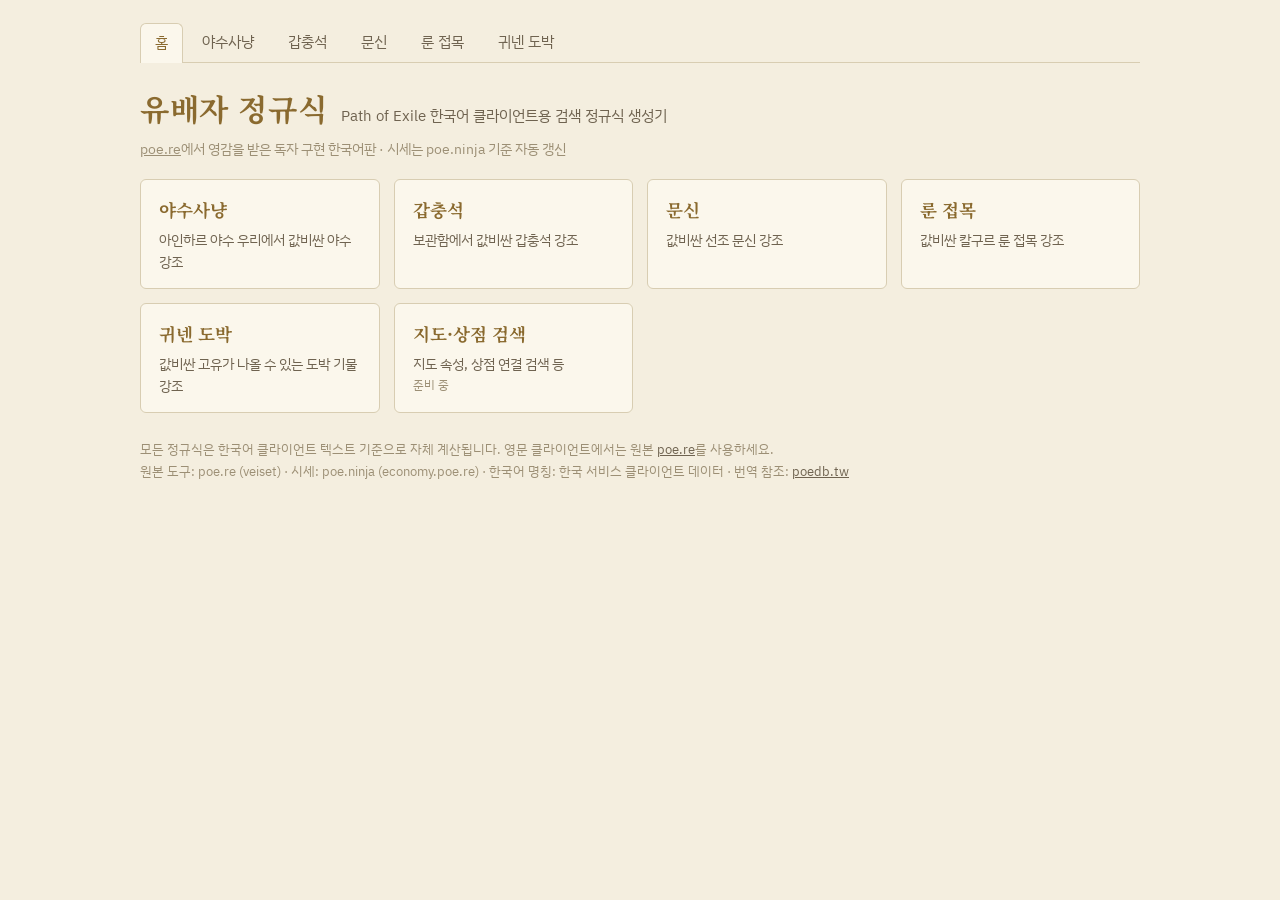
==== commit 2ea9d6aa: "귀넨 도박(탐험) 탭 추가 - 도박 기물 401종의 한국어 이름 기준 정규식, 기물별 노릴 만한 고유·시세 표시 - 시세 갱신 워크플로에 고유 아이템 4종 파일 추가  Co-Aut" ====
--- a/index.html
+++ b/index.html
@@ -17,6 +17,7 @@
   <a href="scarab.html">갑충석</a>
   <a href="tattoo.html">문신</a>
   <a href="runegraft.html">룬 접목</a>
+  <a href="expedition.html">귀넨 도박</a>
 </nav>
   <header class="site">
     <h1>유배자 정규식</h1>
@@ -28,7 +29,7 @@
     <a class="card" href="scarab.html"><h3>갑충석</h3><p>보관함에서 값비싼 갑충석 강조</p></a>
     <a class="card" href="tattoo.html"><h3>문신</h3><p>값비싼 선조 문신 강조</p></a>
     <a class="card" href="runegraft.html"><h3>룬 접목</h3><p>값비싼 칼구르 룬 접목 강조</p></a>
-    <div class="card"><h3>귀넨 도박</h3><p>탐험 도박 기물 강조</p><p class="soon">준비 중</p></div>
+    <a class="card" href="expedition.html"><h3>귀넨 도박</h3><p>값비싼 고유가 나올 수 있는 도박 기물 강조</p></a>
     <div class="card"><h3>지도·상점 검색</h3><p>지도 속성, 상점 연결 검색 등</p><p class="soon">준비 중</p></div>
   </div>
   <footer>
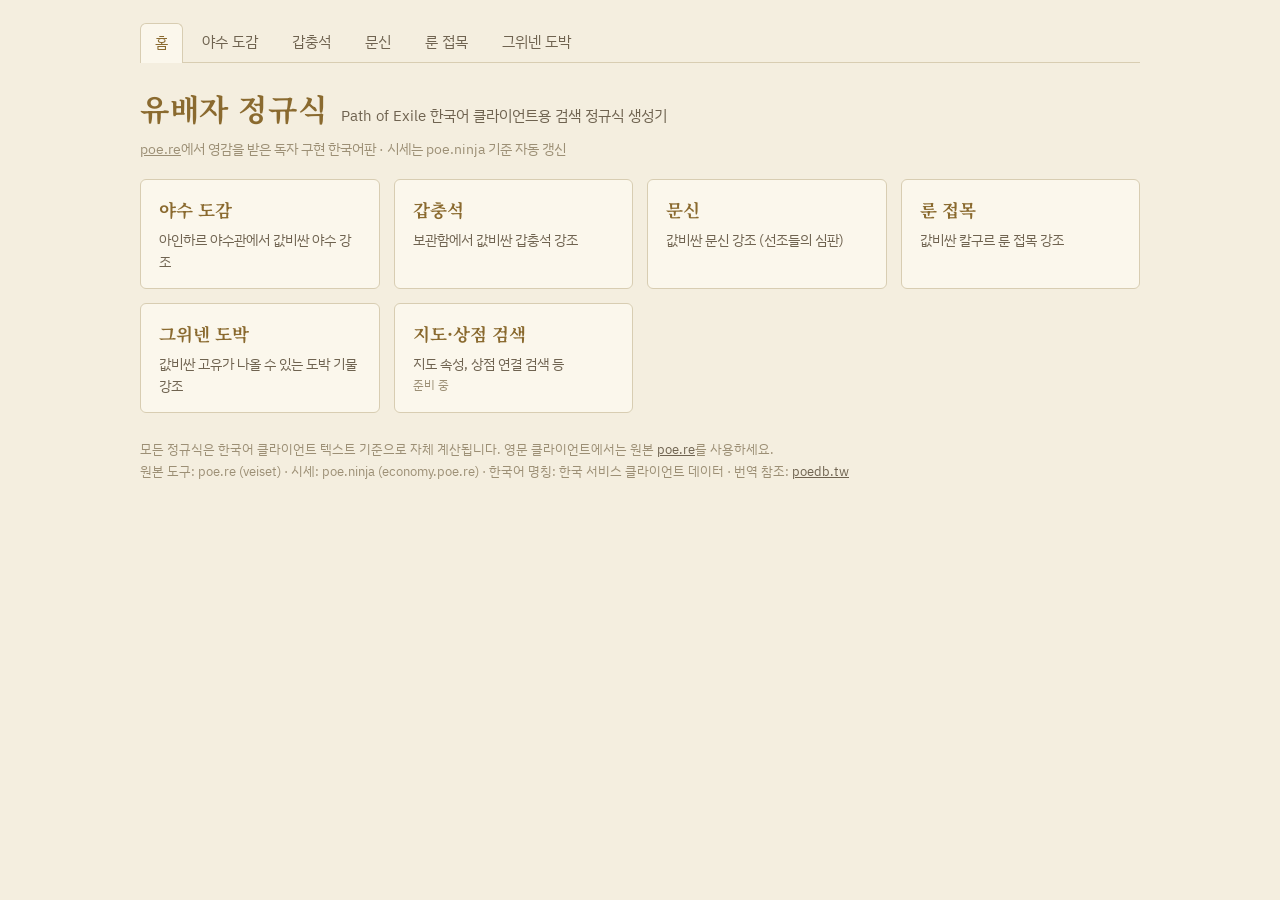
==== commit 63f2b2f2: "고유명사 poedb 표기로 교정: 그위넨·야수 도감·야수관·수확·선조들의 심판 Co-Authored-By: Claude Fable 5 <noreply@anthropic.com> C" ====
--- a/index.html
+++ b/index.html
@@ -13,11 +13,11 @@
 <div class="wrap">
 <nav class="tabs">
   <a href="index.html" class="on">홈</a>
-  <a href="beast.html">야수사냥</a>
+  <a href="beast.html">야수 도감</a>
   <a href="scarab.html">갑충석</a>
   <a href="tattoo.html">문신</a>
   <a href="runegraft.html">룬 접목</a>
-  <a href="expedition.html">귀넨 도박</a>
+  <a href="expedition.html">그위넨 도박</a>
 </nav>
   <header class="site">
     <h1>유배자 정규식</h1>
@@ -25,11 +25,11 @@
   </header>
   <p class="meta"><a href="https://poe.re">poe.re</a>에서 영감을 받은 독자 구현 한국어판 · 시세는 poe.ninja 기준 자동 갱신</p>
   <div class="cards">
-    <a class="card" href="beast.html"><h3>야수사냥</h3><p>아인하르 야수 우리에서 값비싼 야수 강조</p></a>
+    <a class="card" href="beast.html"><h3>야수 도감</h3><p>아인하르 야수관에서 값비싼 야수 강조</p></a>
     <a class="card" href="scarab.html"><h3>갑충석</h3><p>보관함에서 값비싼 갑충석 강조</p></a>
-    <a class="card" href="tattoo.html"><h3>문신</h3><p>값비싼 선조 문신 강조</p></a>
+    <a class="card" href="tattoo.html"><h3>문신</h3><p>값비싼 문신 강조 (선조들의 심판)</p></a>
     <a class="card" href="runegraft.html"><h3>룬 접목</h3><p>값비싼 칼구르 룬 접목 강조</p></a>
-    <a class="card" href="expedition.html"><h3>귀넨 도박</h3><p>값비싼 고유가 나올 수 있는 도박 기물 강조</p></a>
+    <a class="card" href="expedition.html"><h3>그위넨 도박</h3><p>값비싼 고유가 나올 수 있는 도박 기물 강조</p></a>
     <div class="card"><h3>지도·상점 검색</h3><p>지도 속성, 상점 연결 검색 등</p><p class="soon">준비 중</p></div>
   </div>
   <footer>
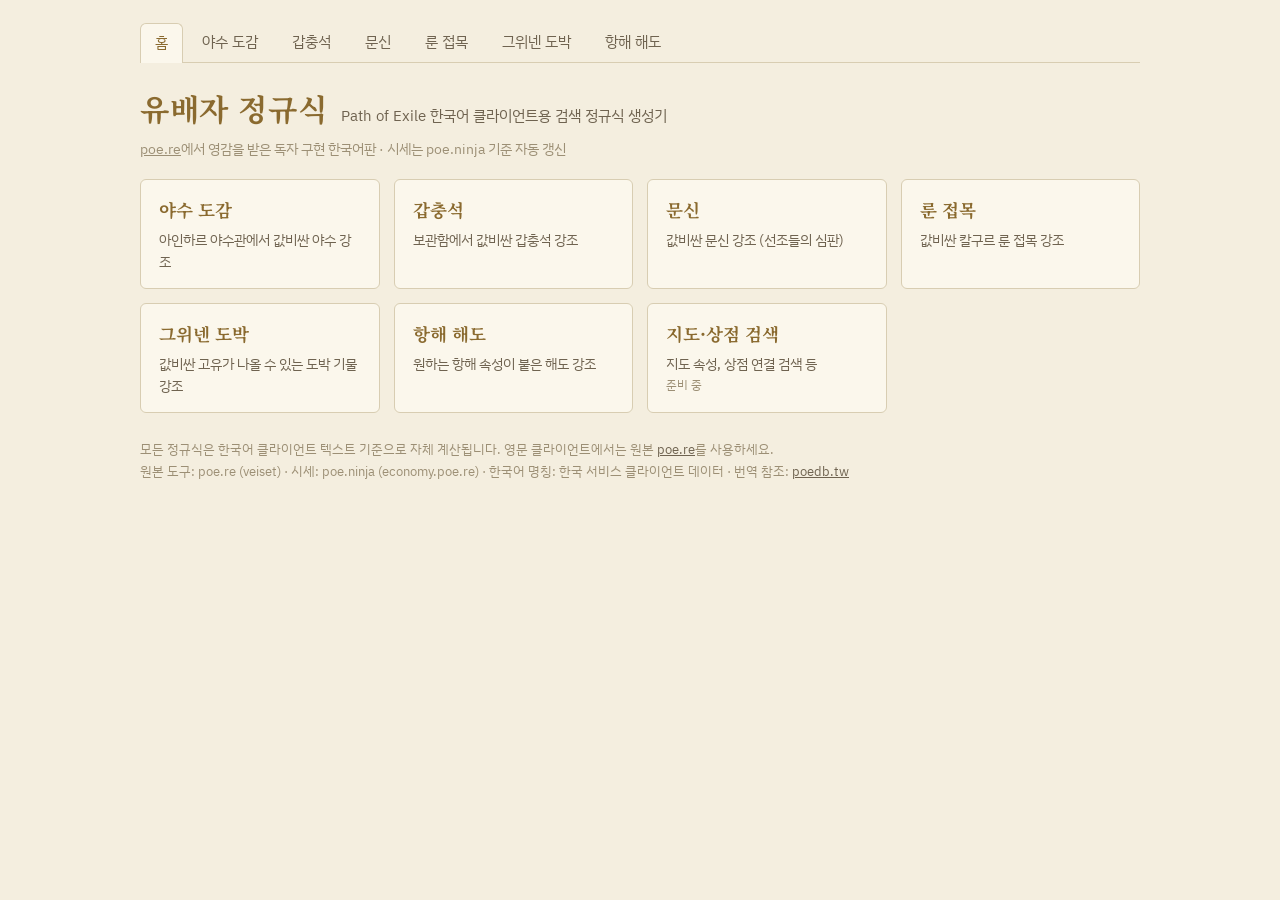
==== commit 4f670870: "항해 해도(올플레임) 탭 추가 — 해도 속성 74종 한국어 정규식 - 클라이언트 번역 데이터(패치 3.29)로 항해 속성 142라인 전량 매핑 후 중복 병합 - 속성 선택(하나라도" ====
--- a/index.html
+++ b/index.html
@@ -18,6 +18,7 @@
   <a href="tattoo.html">문신</a>
   <a href="runegraft.html">룬 접목</a>
   <a href="expedition.html">그위넨 도박</a>
+  <a href="boat.html">항해 해도</a>
 </nav>
   <header class="site">
     <h1>유배자 정규식</h1>
@@ -30,6 +31,7 @@
     <a class="card" href="tattoo.html"><h3>문신</h3><p>값비싼 문신 강조 (선조들의 심판)</p></a>
     <a class="card" href="runegraft.html"><h3>룬 접목</h3><p>값비싼 칼구르 룬 접목 강조</p></a>
     <a class="card" href="expedition.html"><h3>그위넨 도박</h3><p>값비싼 고유가 나올 수 있는 도박 기물 강조</p></a>
+    <a class="card" href="boat.html"><h3>항해 해도</h3><p>원하는 항해 속성이 붙은 해도 강조</p></a>
     <div class="card"><h3>지도·상점 검색</h3><p>지도 속성, 상점 연결 검색 등</p><p class="soon">준비 중</p></div>
   </div>
   <footer>
